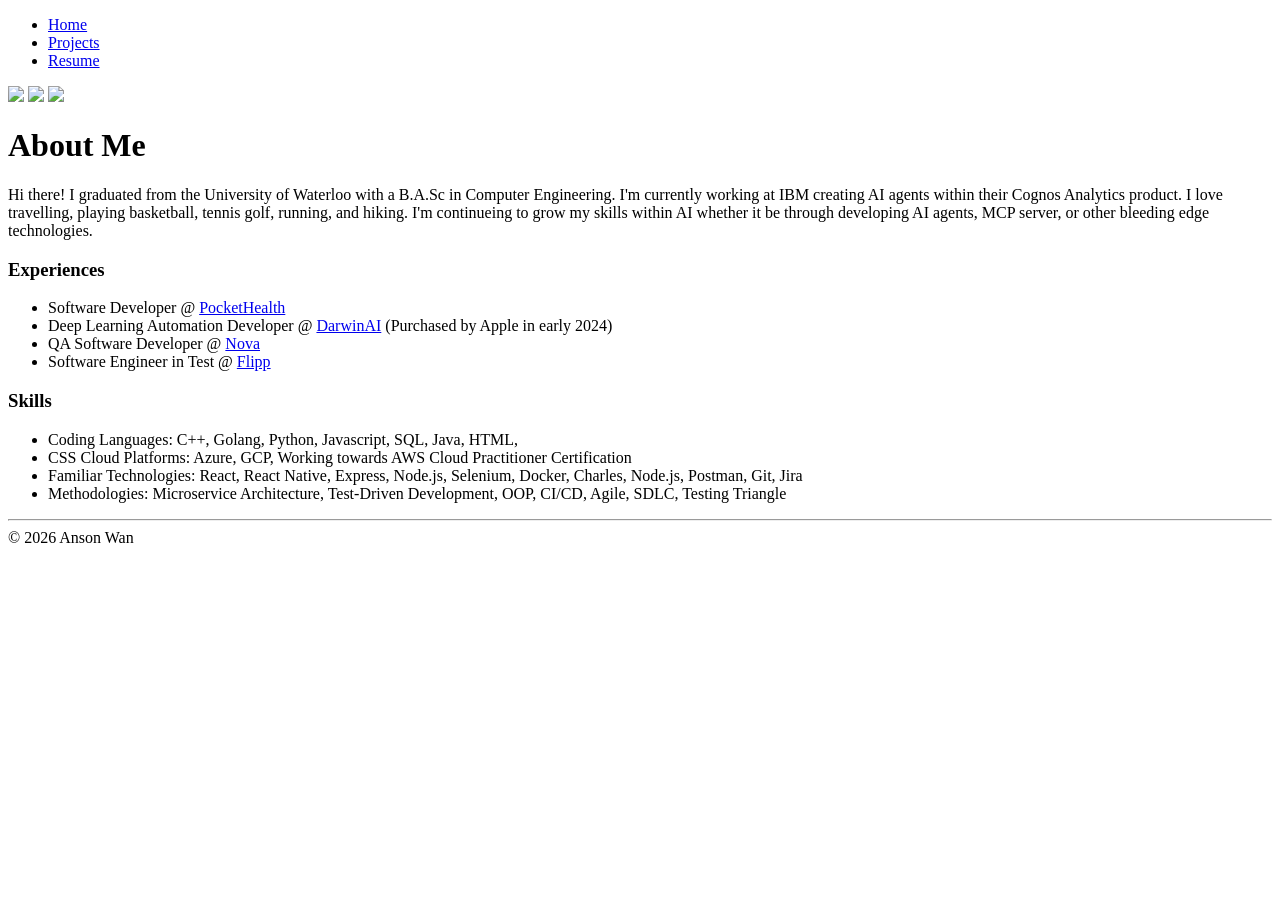
==== about.html @ d032c4ed "Update resume and footers for 2026" ====
<!DOCTYPE html>
<html>
  <head>
    <meta charset="UTF-8" />
    <meta name="viewport" content="width=device-width, initial-scale=1.0" />
    <link rel="stylesheet" href="about.css" />
    <link rel="preconnect" href="https://fonts.googleapis.com" />
    <link rel="preconnect" href="https://fonts.gstatic.com" crossorigin />
    <link
      href="https://fonts.googleapis.com/css2?family=Source+Code+Pro:ital,wght@0,200..900;1,200..900&display=swap"
      rel="stylesheet"
    />
    <link
      rel="stylesheet"
      href="https://cdnjs.cloudflare.com/ajax/libs/font-awesome/6.5.2/css/all.min.css"
    />
  </head>

  <body>
    <div class="container animated">
      <nav>
        <ul>
          <li><a href="/">Home</a></li>
          <li>
            <a href="/projects"
              >Projects</a
            >
          </li>
          <li>
            <a href="./assets/anson_wan_resume.pdf">Resume</a>
          </li>
        </ul>
      </nav>
      <div class="main">
        <img src="./assets/1.png" />
        <img src="./assets/3.png" />
        <img src="./assets/4.png" />
        <h1>About Me</h1>
        <p>
          Hi there! I graduated from the University of Waterloo with a B.A.Sc in
          Computer Engineering. I'm currently working at IBM creating AI agents within their Cognos Analytics product. I love travelling, playing basketball, tennis
          golf, running, and hiking. I'm continueing to grow my skills within AI whether it be through developing AI agents, MCP server, or other bleeding edge technologies.
        </p>
        <h3>Experiences</h3>
        <ul class="main-list">
          <li>
            Software Developer @
            <a class="company-link" href="https://www.pockethealth.com/"
              >PocketHealth</a
            >
          </li>
          <li>
            Deep Learning Automation Developer @
            <a
              class="company-link"
              href="https://www.linkedin.com/company/darwinai/"
              >DarwinAI</a
            >
            (Purchased by Apple in early 2024)
          </li>
          <li>
            QA Software Developer @
            <a class="company-link" href="https://www.createwithnova.com/"
              >Nova</a
            >
          </li>
          <li>
            Software Engineer in Test @
            <a class="company-link" href="https://flipp.com/">Flipp</a>
          </li>
        </ul>
        <h3>Skills</h3>
        <ul class="main-list">
          <li>
            Coding Languages: C++, Golang, Python, Javascript, SQL, Java, HTML,
          </li>
          <li>
            CSS Cloud Platforms: Azure, GCP, Working towards AWS Cloud
            Practitioner Certification
          </li>
          <li>
            Familiar Technologies: React, React Native, Express, Node.js,
            Selenium, Docker, Charles, Node.js, Postman, Git, Jira
          </li>
          <li>
            Methodologies: Microservice Architecture, Test-Driven Development,
            OOP, CI/CD, Agile, SDLC, Testing Triangle
          </li>
        </ul>
      </div>
      <div class="footer-area">
        <hr />
        <footer>© 2026 Anson Wan</footer>
      </div>
    </div>
  </body>
</html>
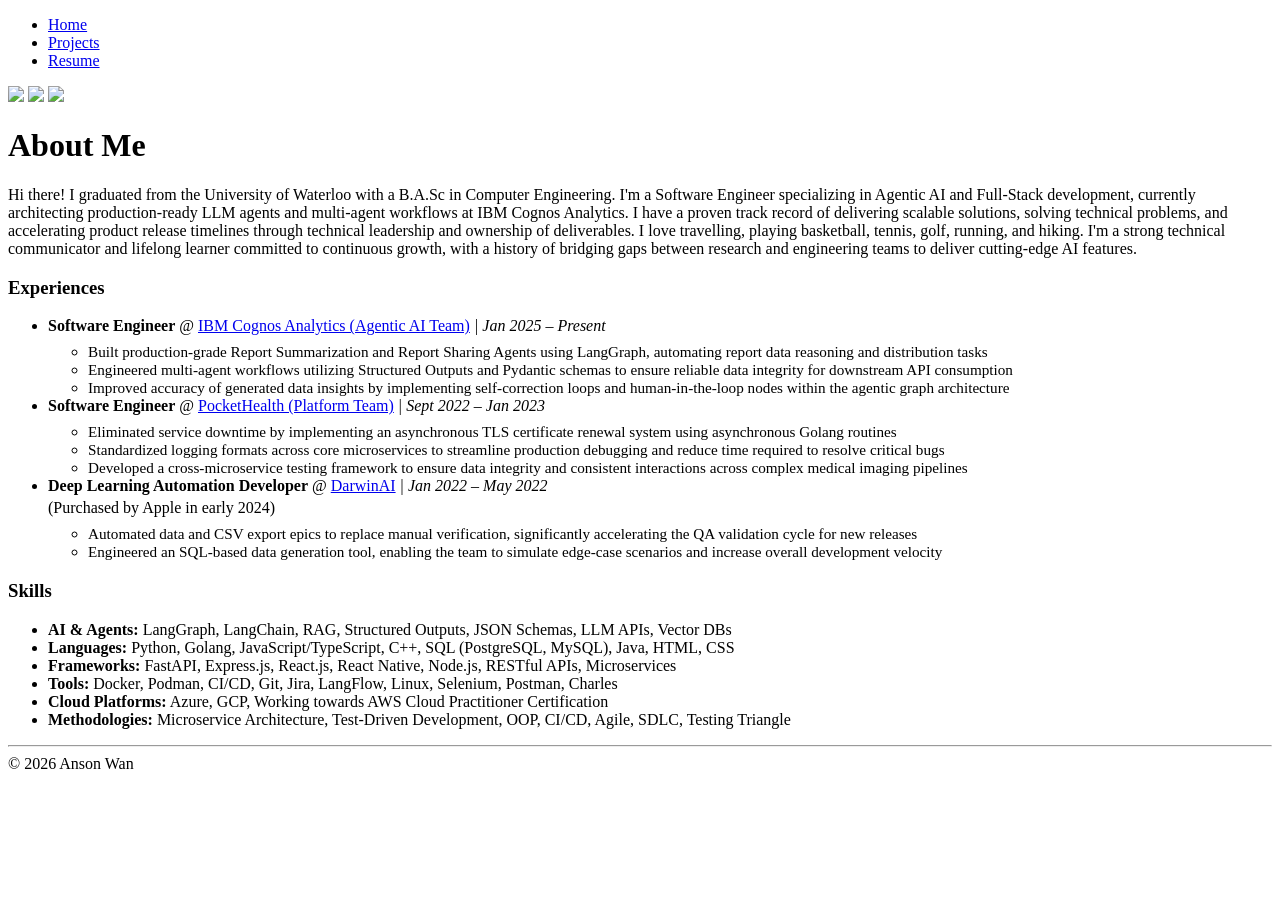
==== commit c9c77227: "Update experience and projects. Add a README" ====
--- a/about.html
+++ b/about.html
@@ -38,53 +38,70 @@
         <h1>About Me</h1>
         <p>
           Hi there! I graduated from the University of Waterloo with a B.A.Sc in
-          Computer Engineering. I'm currently working at IBM creating AI agents within their Cognos Analytics product. I love travelling, playing basketball, tennis
-          golf, running, and hiking. I'm continueing to grow my skills within AI whether it be through developing AI agents, MCP server, or other bleeding edge technologies.
+          Computer Engineering. I'm a Software Engineer specializing in Agentic AI and Full-Stack development,
+          currently architecting production-ready LLM agents and multi-agent workflows at IBM Cognos Analytics.
+          I have a proven track record of delivering scalable solutions, solving technical problems, and accelerating
+          product release timelines through technical leadership and ownership of deliverables. I love travelling,
+          playing basketball, tennis, golf, running, and hiking. I'm a strong technical communicator and lifelong
+          learner committed to continuous growth, with a history of bridging gaps between research and engineering
+          teams to deliver cutting-edge AI features.
         </p>
         <h3>Experiences</h3>
         <ul class="main-list">
           <li>
-            Software Developer @
-            <a class="company-link" href="https://www.pockethealth.com/"
-              >PocketHealth</a
-            >
+            <strong>Software Engineer</strong> @
+            <a class="company-link" href="https://www.ibm.com/products/cognos-analytics">IBM Cognos Analytics (Agentic AI Team)</a>
+            <span style="font-style: italic;"> | Jan 2025 – Present</span>
+            <ul style="margin-top: 8px; font-size: 0.95em;">
+              <li>Built production-grade Report Summarization and Report Sharing Agents using LangGraph, automating report data reasoning and distribution tasks</li>
+              <li>Engineered multi-agent workflows utilizing Structured Outputs and Pydantic schemas to ensure reliable data integrity for downstream API consumption</li>
+              <li>Improved accuracy of generated data insights by implementing self-correction loops and human-in-the-loop nodes within the agentic graph architecture</li>
+            </ul>
           </li>
           <li>
-            Deep Learning Automation Developer @
+            <strong>Software Engineer</strong> @
+            <a class="company-link" href="https://www.pockethealth.com/">PocketHealth (Platform Team)</a>
+            <span style="font-style: italic;"> | Sept 2022 – Jan 2023</span>
+            <ul style="margin-top: 8px; font-size: 0.95em;">
+              <li>Eliminated service downtime by implementing an asynchronous TLS certificate renewal system using asynchronous Golang routines</li>
+              <li>Standardized logging formats across core microservices to streamline production debugging and reduce time required to resolve critical bugs</li>
+              <li>Developed a cross-microservice testing framework to ensure data integrity and consistent interactions across complex medical imaging pipelines</li>
+            </ul>
+          </li>
+          <li>
+            <strong>Deep Learning Automation Developer</strong> @
             <a
               class="company-link"
               href="https://www.linkedin.com/company/darwinai/"
               >DarwinAI</a
             >
-            (Purchased by Apple in early 2024)
-          </li>
-          <li>
-            QA Software Developer @
-            <a class="company-link" href="https://www.createwithnova.com/"
-              >Nova</a
-            >
-          </li>
-          <li>
-            Software Engineer in Test @
-            <a class="company-link" href="https://flipp.com/">Flipp</a>
+            <span style="font-style: italic;"> | Jan 2022 – May 2022</span>
+            <span style="display: block; margin-top: 4px;">(Purchased by Apple in early 2024)</span>
+            <ul style="margin-top: 8px; font-size: 0.95em;">
+              <li>Automated data and CSV export epics to replace manual verification, significantly accelerating the QA validation cycle for new releases</li>
+              <li>Engineered an SQL-based data generation tool, enabling the team to simulate edge-case scenarios and increase overall development velocity</li>
+            </ul>
           </li>
         </ul>
         <h3>Skills</h3>
         <ul class="main-list">
           <li>
-            Coding Languages: C++, Golang, Python, Javascript, SQL, Java, HTML,
+            <strong>AI & Agents:</strong> LangGraph, LangChain, RAG, Structured Outputs, JSON Schemas, LLM APIs, Vector DBs
           </li>
           <li>
-            CSS Cloud Platforms: Azure, GCP, Working towards AWS Cloud
-            Practitioner Certification
+            <strong>Languages:</strong> Python, Golang, JavaScript/TypeScript, C++, SQL (PostgreSQL, MySQL), Java, HTML, CSS
           </li>
           <li>
-            Familiar Technologies: React, React Native, Express, Node.js,
-            Selenium, Docker, Charles, Node.js, Postman, Git, Jira
+            <strong>Frameworks:</strong> FastAPI, Express.js, React.js, React Native, Node.js, RESTful APIs, Microservices
           </li>
           <li>
-            Methodologies: Microservice Architecture, Test-Driven Development,
-            OOP, CI/CD, Agile, SDLC, Testing Triangle
+            <strong>Tools:</strong> Docker, Podman, CI/CD, Git, Jira, LangFlow, Linux, Selenium, Postman, Charles
+          </li>
+          <li>
+            <strong>Cloud Platforms:</strong> Azure, GCP, Working towards AWS Cloud Practitioner Certification
+          </li>
+          <li>
+            <strong>Methodologies:</strong> Microservice Architecture, Test-Driven Development, OOP, CI/CD, Agile, SDLC, Testing Triangle
           </li>
         </ul>
       </div>
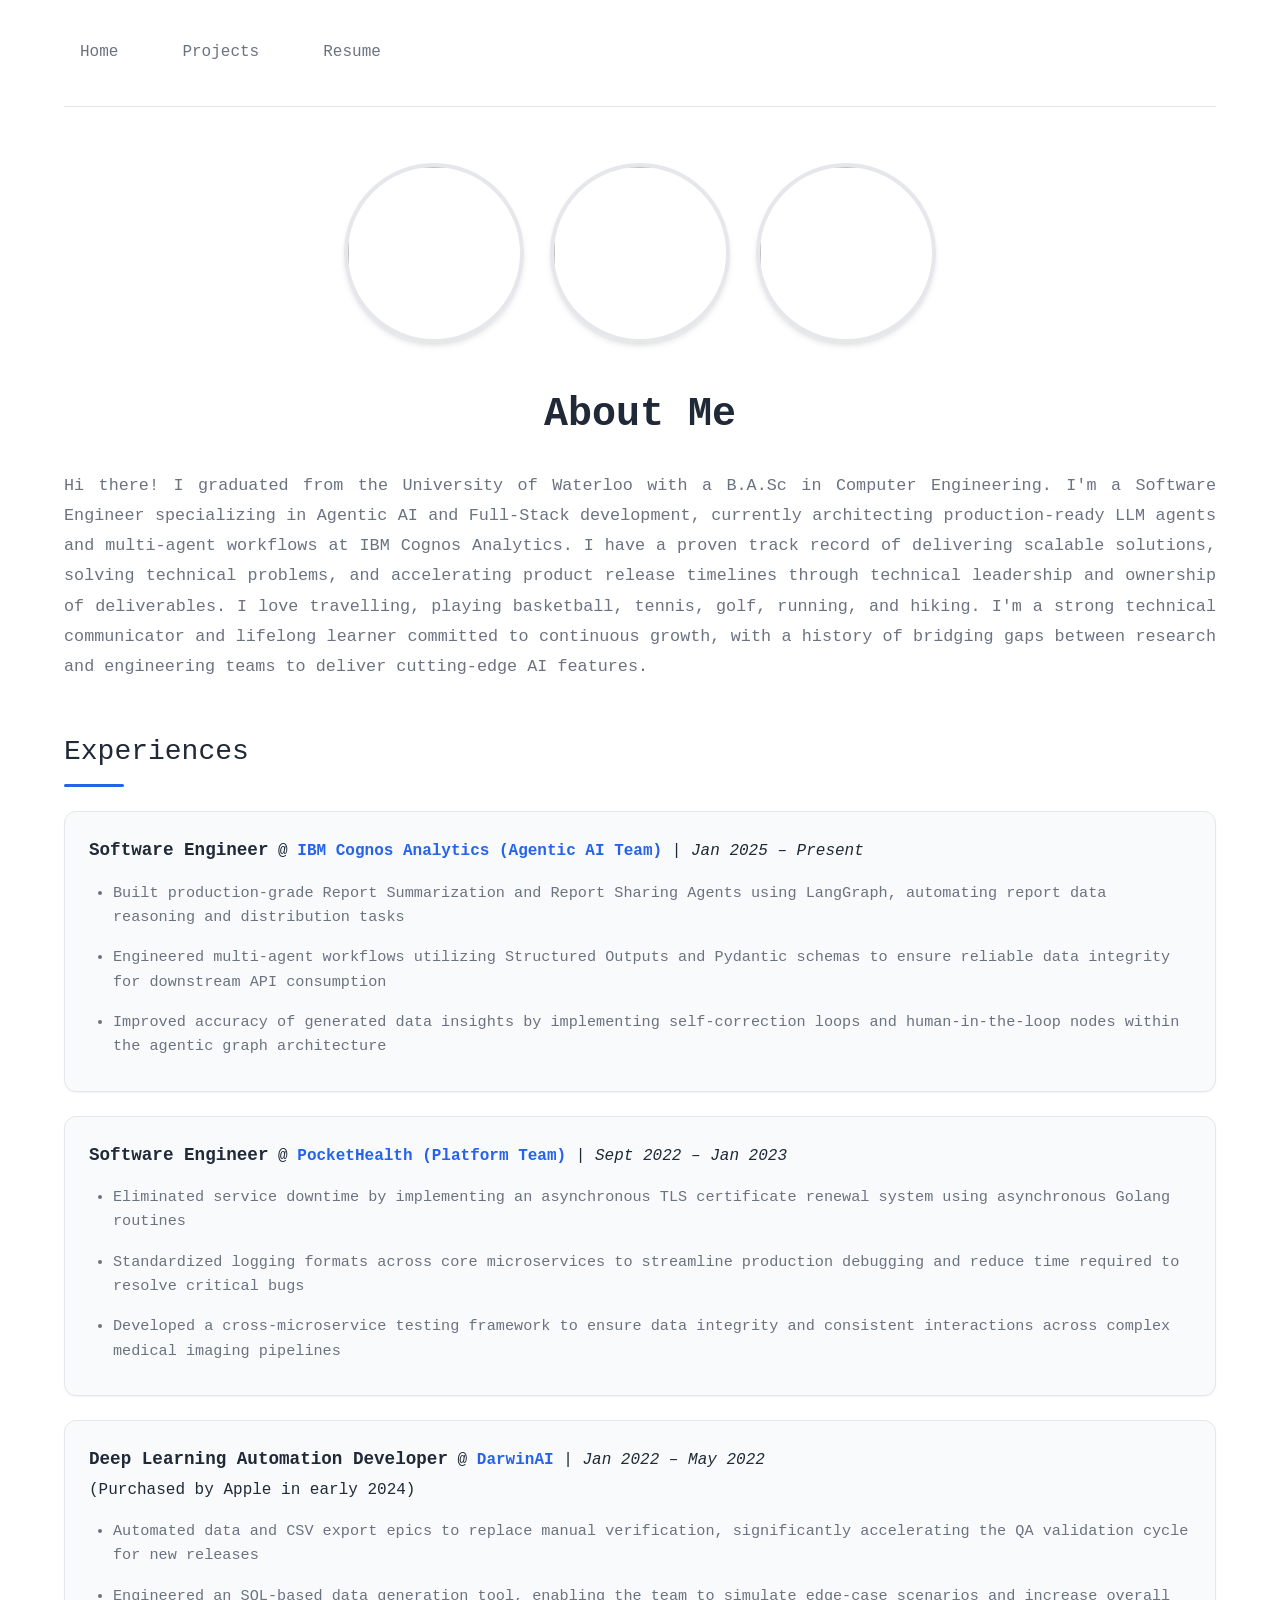
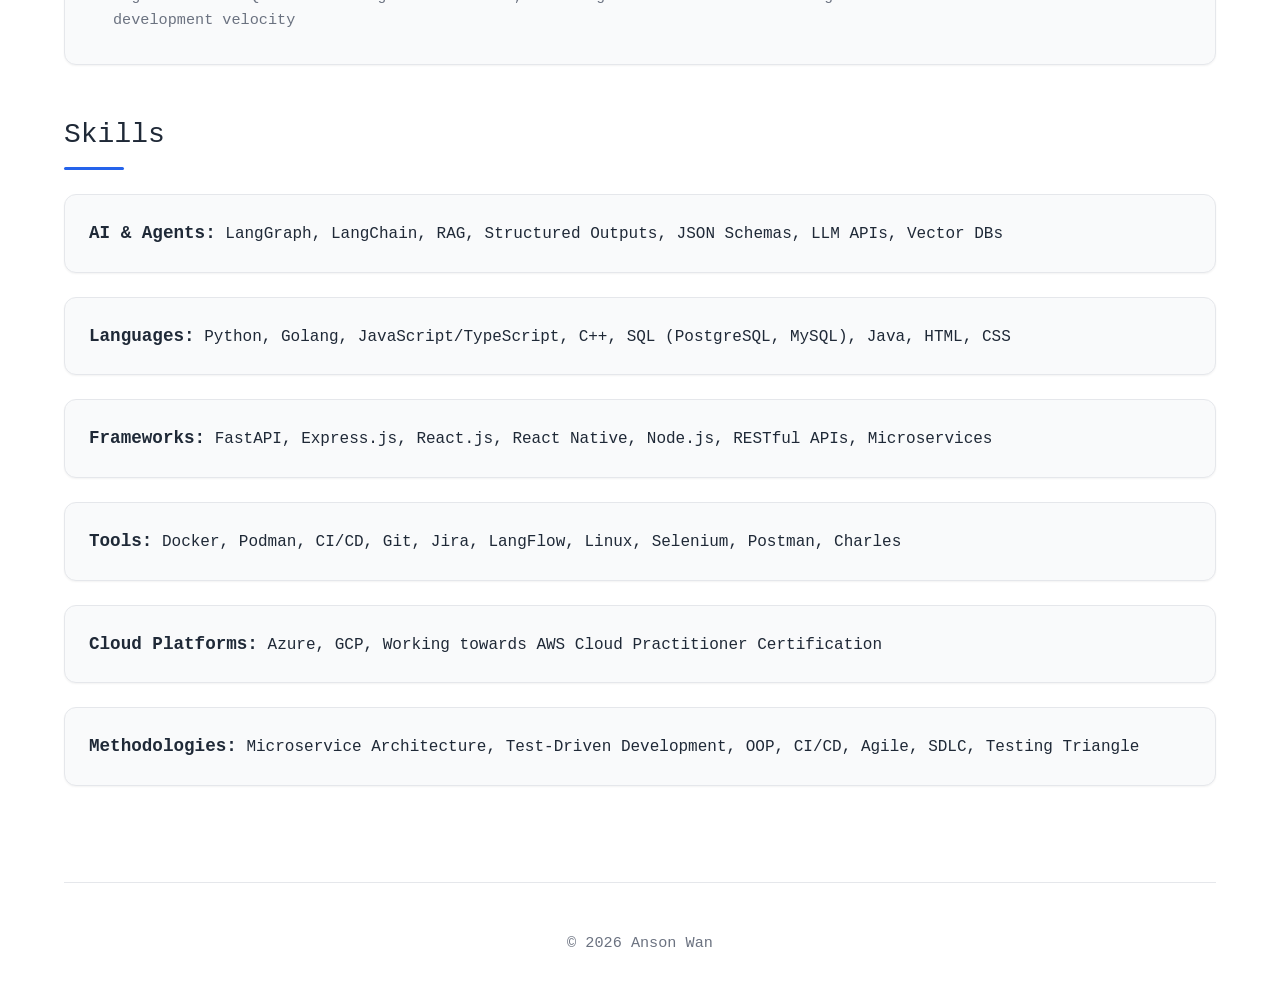
==== commit 149db47c: "Styling overhaul" ====
--- a/about.html
+++ b/about.html
@@ -32,9 +32,11 @@
         </ul>
       </nav>
       <div class="main">
-        <img src="./assets/1.png" />
-        <img src="./assets/3.png" />
-        <img src="./assets/4.png" />
+        <div class="profile-images">
+          <img src="./assets/1.png" />
+          <img src="./assets/3.png" />
+          <img src="./assets/4.png" />
+        </div>
         <h1>About Me</h1>
         <p>
           Hi there! I graduated from the University of Waterloo with a B.A.Sc in
--- a/about.css
+++ b/about.css
@@ -0,0 +1,333 @@
+/* Root Variables for Modern Color Scheme */
+:root {
+  --primary-color: #2563eb;
+  --primary-hover: #1d4ed8;
+  --text-primary: #1f2937;
+  --text-secondary: #6b7280;
+  --background: #ffffff;
+  --card-background: #f9fafb;
+  --border-color: #e5e7eb;
+  --shadow-sm: 0 1px 2px 0 rgba(0, 0, 0, 0.05);
+  --shadow-md: 0 4px 6px -1px rgba(0, 0, 0, 0.1), 0 2px 4px -1px rgba(0, 0, 0, 0.06);
+  --shadow-lg: 0 10px 15px -3px rgba(0, 0, 0, 0.1), 0 4px 6px -2px rgba(0, 0, 0, 0.05);
+  --transition: all 0.3s cubic-bezier(0.4, 0, 0.2, 1);
+}
+
+* {
+  margin: 0;
+  padding: 0;
+  box-sizing: border-box;
+  font-family: "Source Code Pro", monospace;
+  font-weight: 300;
+}
+
+body {
+  background: var(--background);
+  color: var(--text-primary);
+  line-height: 1.6;
+}
+
+.container {
+  display: grid;
+  grid-template-columns: 1fr min(1200px, 90%) 1fr;
+  grid-template-rows: auto 1fr auto;
+  grid-template-areas:
+    ". navbar ."
+    ". body ."
+    ". footer .";
+  min-height: 100vh;
+}
+
+/* Navigation Styles */
+nav {
+  grid-area: navbar;
+  padding: 2rem 0;
+  position: sticky;
+  top: 0;
+  background: var(--background);
+  z-index: 100;
+  border-bottom: 1px solid var(--border-color);
+}
+
+nav ul {
+  list-style: none;
+  display: flex;
+  gap: 2rem;
+  align-items: center;
+}
+
+nav ul li {
+  display: inline-block;
+}
+
+nav ul li a {
+  color: var(--text-secondary);
+  font-weight: 400;
+  padding: 0.5rem 1rem;
+  border-radius: 0.5rem;
+  transition: var(--transition);
+  display: inline-block;
+}
+
+nav ul li a:hover {
+  color: var(--primary-color);
+  background: var(--card-background);
+  transform: translateY(-2px);
+}
+
+/* Main Content Area */
+.main {
+  grid-area: body;
+  padding: 3rem 0;
+  max-width: 100%;
+}
+
+/* Profile Images Container */
+.profile-images {
+  text-align: center;
+  margin-bottom: 1rem;
+}
+
+/* Profile Images */
+.profile-images img {
+  border-radius: 50%;
+  width: 180px;
+  height: 180px;
+  object-fit: cover;
+  margin: 0.5rem;
+  border: 4px solid var(--border-color);
+  box-shadow: var(--shadow-md);
+  transition: var(--transition);
+  display: inline-block;
+  vertical-align: middle;
+}
+
+.profile-images img:hover {
+  transform: scale(1.05);
+  box-shadow: var(--shadow-lg);
+}
+
+/* Typography */
+h1 {
+  font-weight: 600;
+  font-size: 2.5rem;
+  margin: 2rem 0 1.5rem;
+  color: var(--text-primary);
+  text-align: center;
+}
+
+h3 {
+  font-weight: 500;
+  font-size: 1.75rem;
+  margin: 3rem 0 1.5rem;
+  color: var(--text-primary);
+  position: relative;
+  padding-bottom: 0.75rem;
+  text-align: left;
+}
+
+h3::after {
+  content: '';
+  position: absolute;
+  bottom: 0;
+  left: 0;
+  width: 60px;
+  height: 3px;
+  background: var(--primary-color);
+  border-radius: 2px;
+}
+
+p {
+  text-align: justify;
+  line-height: 1.8;
+  color: var(--text-secondary);
+  font-size: 1.05rem;
+  margin-bottom: 2rem;
+  max-width: 100%;
+}
+
+/* List Styles */
+.main-list {
+  list-style: none;
+  display: flex;
+  flex-direction: column;
+  gap: 1.5rem;
+}
+
+.main-list > li {
+  background: var(--card-background);
+  padding: 1.5rem;
+  border-radius: 0.75rem;
+  border: 1px solid var(--border-color);
+  box-shadow: var(--shadow-sm);
+  transition: var(--transition);
+}
+
+.main-list > li:hover {
+  box-shadow: var(--shadow-md);
+  transform: translateY(-2px);
+  border-color: var(--primary-color);
+}
+
+.main-list > li strong {
+  font-weight: 600;
+  color: var(--text-primary);
+  font-size: 1.1rem;
+}
+
+.main-list > li ul {
+  list-style: disc;
+  margin-left: 1.5rem;
+  margin-top: 1rem;
+}
+
+.main-list > li ul li {
+  padding: 0.5rem 0;
+  color: var(--text-secondary);
+  line-height: 1.6;
+}
+
+/* Links */
+a {
+  text-decoration: none;
+  color: var(--primary-color);
+  transition: var(--transition);
+}
+
+a:visited {
+  color: var(--primary-color);
+}
+
+a:hover {
+  color: var(--primary-hover);
+  text-decoration: underline;
+}
+
+.company-link {
+  font-weight: 600;
+  color: var(--primary-color);
+}
+
+/* Footer */
+.footer-area {
+  grid-area: footer;
+  padding: 2rem 0;
+  border-top: 1px solid var(--border-color);
+  margin-top: 3rem;
+}
+
+hr {
+  display: none;
+}
+
+footer {
+  text-align: center;
+  color: var(--text-secondary);
+  font-size: 0.95rem;
+  padding: 1rem 0;
+}
+
+/* Animations */
+@keyframes fadeInText {
+  from {
+    transform: translateY(-30px);
+    opacity: 0;
+  }
+  to {
+    transform: translateY(0);
+    opacity: 1;
+  }
+}
+
+.animated {
+  animation: fadeInText 0.6s cubic-bezier(0.4, 0, 0.2, 1) 0.3s both;
+}
+
+/* Responsive Design */
+@media (max-width: 768px) {
+  .container {
+    grid-template-columns: 1fr 95% 1fr;
+  }
+
+  nav {
+    padding: 1.5rem 0;
+  }
+
+  nav ul {
+    gap: 1rem;
+    flex-wrap: wrap;
+  }
+
+  nav ul li a {
+    padding: 0.4rem 0.8rem;
+    font-size: 0.95rem;
+  }
+
+  .main {
+    padding: 2rem 0;
+  }
+
+  .profile-images img {
+    width: 140px;
+    height: 140px;
+    margin: 0.3rem;
+  }
+
+  h1 {
+    font-size: 2rem;
+    margin: 1.5rem 0 1rem;
+  }
+
+  h3 {
+    font-size: 1.5rem;
+    margin: 2rem 0 1rem;
+  }
+
+  p {
+    font-size: 1rem;
+  }
+
+  .main-list > li {
+    padding: 1.25rem;
+  }
+
+  .main-list > li strong {
+    font-size: 1rem;
+  }
+}
+
+@media (max-width: 480px) {
+  .container {
+    grid-template-columns: 1fr 92% 1fr;
+  }
+
+  nav ul {
+    gap: 0.75rem;
+  }
+
+  nav ul li a {
+    padding: 0.3rem 0.6rem;
+    font-size: 0.9rem;
+  }
+
+  .profile-images img {
+    width: 120px;
+    height: 120px;
+  }
+
+  h1 {
+    font-size: 1.75rem;
+  }
+
+  h3 {
+    font-size: 1.3rem;
+  }
+
+  .main-list > li {
+    padding: 1rem;
+  }
+
+  .main-list > li ul {
+    margin-left: 1rem;
+  }
+}
